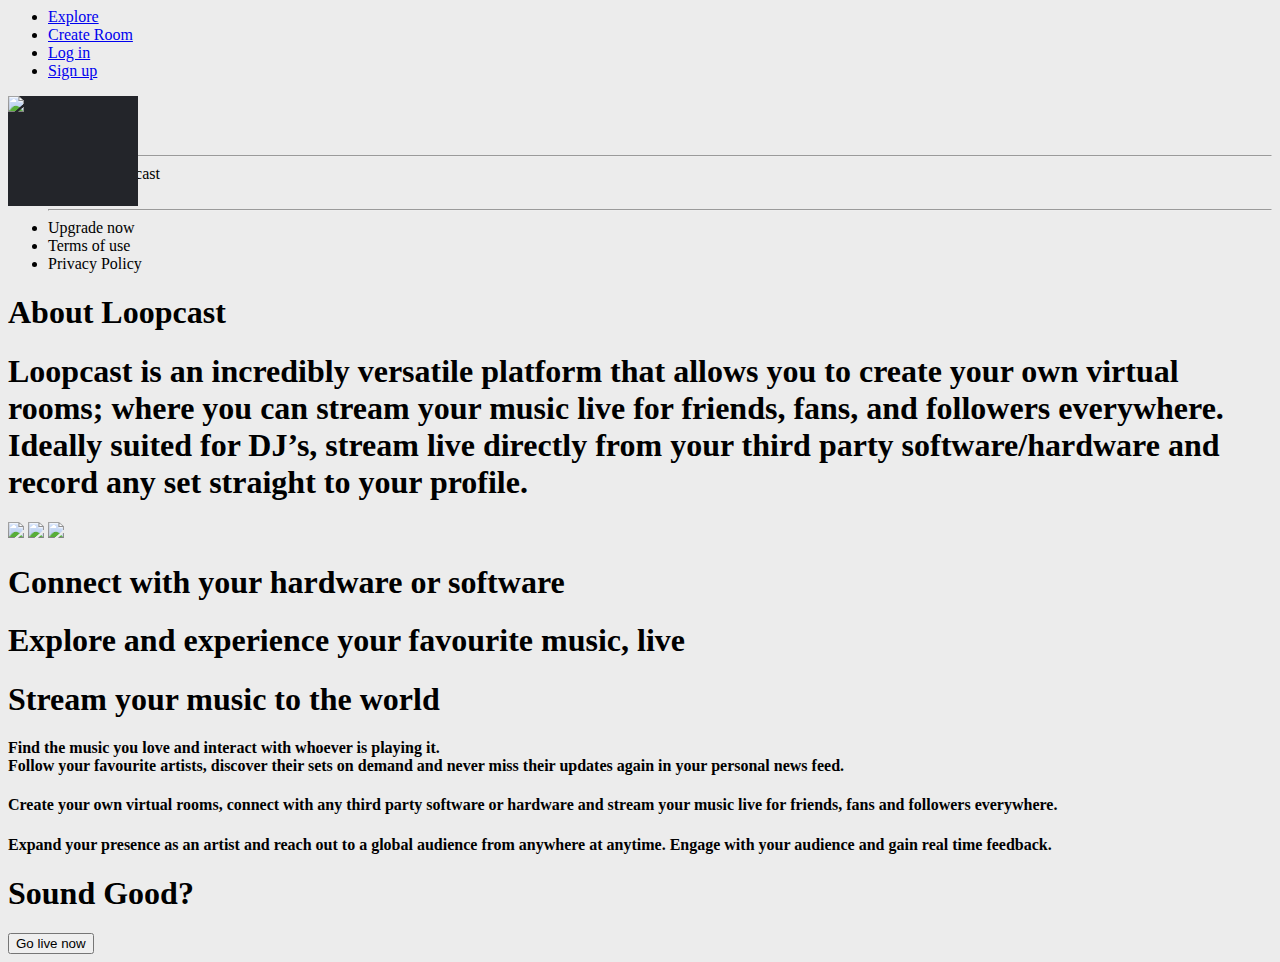
==== About.html @ c3375ade "About page" ====
<!DOCTYPE>

<html>

<head> 
<link href='http://fonts.googleapis.com/css?family=Open+Sans:400,700' rel='stylesheet' type='text/css'>

<link rel="stylesheet" type="text/css" href="stylesheet.css">

 <title>  About Loopcast  </title>  

</head>


<body style="background-color:#ececec;"> 

</div>





<nav>  


<div id="nav">

	

	<ul>
		<li><a href="#">Explore</a></li>

		<li><a href="#">Create Room</a></li>

		<li class="account"><a href="#"> Log in</a></li>

		<li class="account" onclick="changetext()"    ><a href="#">Sign up</a></li>
		
	</ul>
</div>


</nav>


<div style="background:#23252a;width:130px;height:110px;position:absolute;">   <img src="Img/logo.png">       </div>

<div id="tab">   

<ul>    

<li style="color:rgb(196, 188, 188);font-size:12px;">   Main   </li>
<li> Home stream </li>
<li> + Add group  </li>

<hr>

<li>  What is Loopcast </li>
<li> Get in touch </li>

<hr> 

<li>  Upgrade now </li>
<li>  Terms of use  </li>
<li> Privacy Policy </li>


</ul>
 </div>


<div class="rectangle rectangle-1">
  <h1 class="dom-heading dom-heading-1 dom-heading-2 dom-heading-8">About Loopcast</h1>
  <div class="rectangle"></div>
  <h1 class="dom-heading dom-heading-3 dom-heading-4 dom-heading-9">Loopcast is an incredibly versatile platform that allows you to create your own virtual rooms; where you can stream your music live for friends, fans, and followers everywhere. Ideally suited for DJ’s, stream live directly from your third party software/hardware
    and record any set straight to your profile.</h1>
  <img class="image image-1" src="Img/headphones.png">
  <img class="image image-2" src="Img/turntable.png">
  <img class="image image-3" src="Img/globe.png">
  <h1 class="dom-heading dom-heading-4 dom-heading-5 dom-heading-6 dom-heading-10">Connect with your hardware or software</h1>
  <h1 class="dom-heading dom-heading-4 dom-heading-5 dom-heading-6 dom-heading-11">Explore and experience your favourite music, live</h1>
  <h1 class="dom-heading dom-heading-2 dom-heading-4 dom-heading-5 dom-heading-6">Stream your music to the world</h1>
  <h4 class="dom-heading dom-heading-3 dom-heading-4 dom-heading-6 dom-heading-7 dom-heading-12">Find the music you love and interact with whoever is playing it.
    <br>Follow your favourite artists, discover their sets on demand and never miss their updates again in your personal news feed.</h4>
  <h4 class="dom-heading dom-heading-3 dom-heading-4 dom-heading-6 dom-heading-7 dom-heading-13">Create your own virtual rooms, connect with any third party software or hardware and stream your music live for friends, fans and followers everywhere.</h4>
  <h4 class="dom-heading dom-heading-3 dom-heading-4 dom-heading-6 dom-heading-7 dom-heading-14">Expand your presence as an artist and reach out to a global audience from anywhere at anytime. Engage with your audience and gain real time feedback.</h4>
  <h1 class="dom-heading dom-heading-1 dom-heading-2 dom-heading-15">Sound Good?</h1>
  <button class="btn">Go live now</button>
</div>


    





</body>


</html>
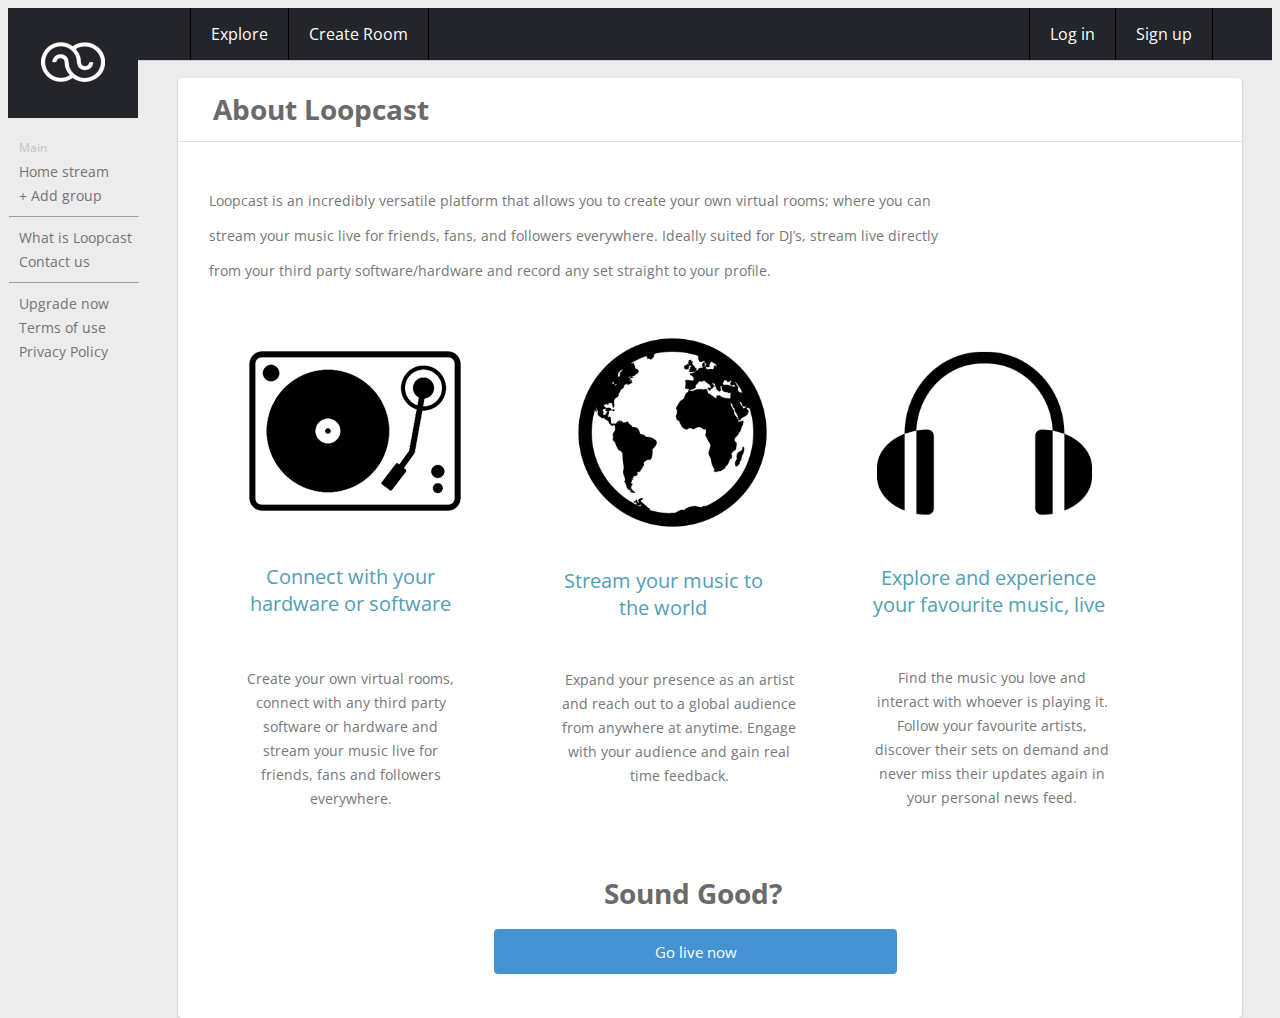
==== commit c68e3972: "Changed name of sidebar" ====
--- a/About.html
+++ b/About.html
@@ -56,7 +56,7 @@
 <hr>
 
 <li>  What is Loopcast </li>
-<li> Get in touch </li>
+<li> Contact us </li>
 
 <hr> 
 
@@ -70,7 +70,7 @@
 
 
 <div class="rectangle rectangle-1">
-  <h1 class="dom-heading dom-heading-1 dom-heading-2 dom-heading-8">About Loopcast</h1>
+  <h1 style="left:35px;position:absolute;top:-7px;" class="dom-heading dom-heading-1 dom-heading-2 dom-heading-8">About Loopcast</h1>
   <div class="rectangle"></div>
   <h1 class="dom-heading dom-heading-3 dom-heading-4 dom-heading-9">Loopcast is an incredibly versatile platform that allows you to create your own virtual rooms; where you can stream your music live for friends, fans, and followers everywhere. Ideally suited for DJ’s, stream live directly from your third party software/hardware
     and record any set straight to your profile.</h1>
--- a/stylesheet.css
+++ b/stylesheet.css
@@ -0,0 +1,308 @@
+<style>
+
+
+
+
+#streamyourmusic {
+
+
+top: 10px;
+left: 140px;  
+
+
+}
+
+
+#tab {
+
+position: absolute;
+top: 120px;
+left: -31px; 
+
+
+}
+
+#tab ul {
+
+width:130px;
+
+
+}
+
+
+#tab ul li:hover {
+
+background-color: rgb(176, 188, 188);
+
+
+}
+
+#tab ul li  {
+
+
+padding-left: 10px ;
+position: relative;
+list-style: none;
+line-height: 24px;
+cursor: pointer;
+font-family:  'Open Sans',sans-serif ;
+font-size: 14px; 
+color: rgb(117, 115, 115);
+
+}
+
+
+/* 100% WIDTH NAVIGTION STARTS HERE */     
+
+
+#nav {
+	width: 100%;
+	float: left;
+	
+
+	background-color: #23252a; 
+	border-bottom: 1px solid #ccc;
+
+}
+
+
+#nav ul {
+	list-style: none;
+	width: 500px;
+	margin: 0 auto;
+	padding: 0px; 
+	left: -200px; 
+	position: relative;
+}
+
+#nav li {
+	float: left; 
+	font-family: 'Open Sans',sans-serif ;
+
+}
+
+
+	#nav li a {
+
+	display: block;
+	padding: 15px 20px;
+	text-decoration: none;
+	
+	color: white;
+	border-right: 1px solid black; 
+
+
+
+}
+
+
+
+
+#nav li:first-child a {
+
+	border-left: 1px solid black; }
+
+
+#nav li:nth-child(3) a {
+
+	border-left: 1px solid black; }
+
+
+
+#nav li a:hover {
+
+	background-color: black; }
+
+	.account  {
+
+
+		position: relative;
+		right: -600px;
+
+}
+
+/* 100% WIDTH NAVIGTION ENDS HERE */ 
+
+
+/* ABOUT LOOPCAST BOX STARTS HERE */ 
+
+
+.rectangle {
+  border: none;
+  position: relative;
+  left: 170px;
+  top: 70px;  
+
+}
+.rectangle.rectangle-1 {
+  background: #ffffff;
+  -moz-box-shadow: 0px 1px 2px 0px #b8b3b3;
+  -webkit-box-shadow: 0px 1px 2px 0px #b8b3b3;
+  -o-box-shadow: 0px 1px 2px 0px #b8b3b3;
+  box-shadow: 0px 1px 2px 0px #b8b3b3;
+  border-radius: 4px;
+  width: 1064px;
+  height: 940px;
+}
+.rectangle.rectangle-1 .dom-heading {
+  font-family:"open sans";
+  position: absolute;
+
+}
+.rectangle.rectangle-1 .dom-heading.dom-heading-1 {
+  color: #6e6969;
+  width: 300px;
+  font-size: 28px;
+  top: 5px; 
+  position: absolute;
+}
+.rectangle.rectangle-1 .dom-heading.dom-heading-2 {
+  height: 42px;
+}
+.rectangle.rectangle-1 .dom-heading.dom-heading-3 {
+  color: #777676;
+  font-size: 14px;
+}
+.rectangle.rectangle-1 .dom-heading.dom-heading-4 {
+  font-weight: normal;
+}
+.rectangle.rectangle-1 .dom-heading.dom-heading-5 {
+  color: #53a0b3;
+  font-size: 20px;
+}
+.rectangle.rectangle-1 .dom-heading.dom-heading-6 {
+  text-align: center;
+}
+.rectangle.rectangle-1 .dom-heading.dom-heading-7 {
+  line-height: 24px;
+}
+.rectangle.rectangle-1 .dom-heading.dom-heading-8 {
+  top: 14px;
+  left: 37px;
+}
+.rectangle.rectangle-1 .rectangle {
+  background: #e3e0e0;
+  -moz-box-shadow: none;
+  -webkit-box-shadow: none;
+  -o-box-shadow: none;
+  box-shadow: none;
+  border-radius: 0px;
+  width: 1065px;
+  height: 1px;
+  position: absolute;
+  top: 63px;
+  left: 0px;
+}
+.rectangle.rectangle-1 .dom-heading.dom-heading-3.dom-heading-4.dom-heading-9 {
+  line-height: 35px;
+  width: 741px;
+  height: 133px;
+  top: 96px;
+  left: 31px;
+}
+.rectangle.rectangle-1 .image {
+  position: absolute;
+}
+.rectangle.rectangle-1 .image.image-1 {
+  width: 215px;
+  height: 215px;
+  top: 248px;
+  left: 699px;
+}
+.rectangle.rectangle-1 .image.image-2 {
+  width: 264px;
+  height: 221px;
+  top: 249px;
+  left: 46px;
+}
+.rectangle.rectangle-1 .image.image-3 {
+  width: 209px;
+  height: 209px;
+  top: 250px;
+  left: 390px;
+}
+.rectangle.rectangle-1 .dom-heading.dom-heading-4.dom-heading-5.dom-heading-6.dom-heading-10 {
+  width: 254px;
+  height: 91px;
+  top: 472px;
+  left: 45px;
+}
+.rectangle.rectangle-1 .dom-heading.dom-heading-4.dom-heading-5.dom-heading-6.dom-heading-11 {
+  width: 247px;
+  height: 74px;
+  top: 473px;
+  left: 687px;
+}
+.rectangle.rectangle-1 .dom-heading.dom-heading-2.dom-heading-4.dom-heading-5.dom-heading-6 {
+  width: 210px;
+  top: 476px;
+  left: 380px;
+}
+.rectangle.rectangle-1 .dom-heading.dom-heading-3.dom-heading-4.dom-heading-6.dom-heading-7.dom-heading-12 {
+  width: 234px;
+  height: 170px;
+  top: 569px;
+  left: 697px;
+}
+.rectangle.rectangle-1 .dom-heading.dom-heading-3.dom-heading-4.dom-heading-6.dom-heading-7.dom-heading-13 {
+  width: 221px;
+  height: 122px;
+  top: 570px;
+  left: 62px;
+}
+.rectangle.rectangle-1 .dom-heading.dom-heading-3.dom-heading-4.dom-heading-6.dom-heading-7.dom-heading-14 {
+  width: 248px;
+  height: 163px;
+  top: 571px;
+  left: 377px;
+}
+.rectangle.rectangle-1 .dom-heading.dom-heading-1.dom-heading-2.dom-heading-15 {
+  top: 777px;
+  left: 426px;
+  position: absolute;
+}
+.rectangle.rectangle-1 .btn {
+  background: #4592d4;
+  background-image: -moz-linear-gradient(270deg, #4592d4 100%, #e6e6e6 100%);
+  background-image: -webkit-linear-gradient(270deg, #4592d4 100%, #e6e6e6 100%);
+  background-image: -o-linear-gradient(270deg, #4592d4 100%, #e6e6e6 100%);
+  background-image: linear-gradient(180deg, #4592d4 100%, #e6e6e6 100%);
+  -moz-box-shadow: none;
+  -webkit-box-shadow: none;
+  -o-box-shadow: none;
+  box-shadow: none;
+  text-shadow: none;
+  font-family:"open sans";
+  font-weight: ;
+  color: #ffffff;
+  border: none;
+  border-radius: 4px;
+  width: 403px;
+  height: 45px;
+  position: absolute;
+  top: 851px;
+  left: 316px;
+  font-size: 15px; 
+  cursor: pointer;
+
+}
+
+.btn:hover{
+
+
+opacity: 0.9;
+
+}
+
+
+
+
+img {
+
+position: relative;
+left: 25%;
+top: 20%;
+
+}
+
+</style>